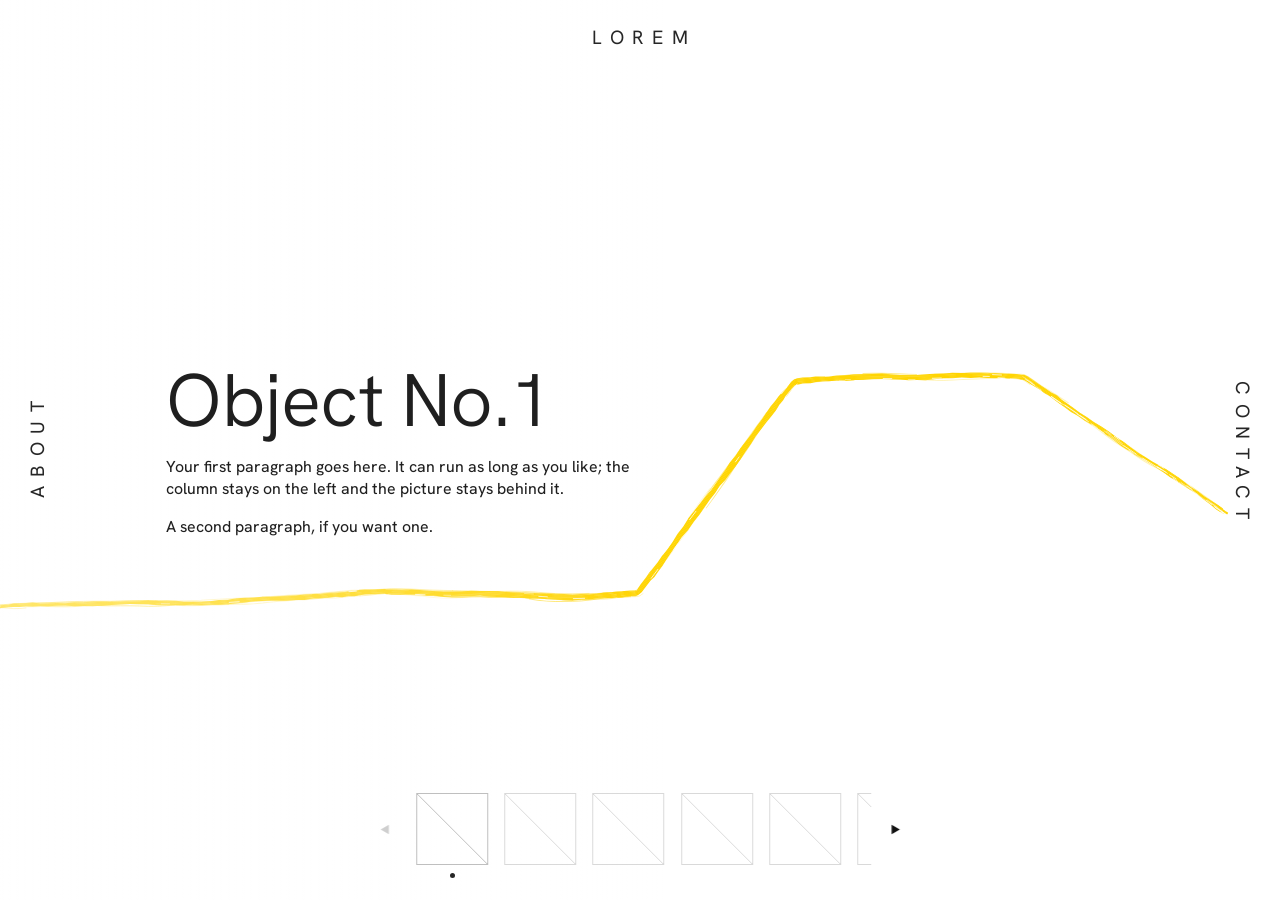
==== cargo-site-github-v2/home.html @ 4afdd924 "Add files via upload" ====
<!doctype html>
<html lang="en" class="slider-live">
<head>
<meta charset="utf-8">
<meta name="viewport" content="width=device-width, initial-scale=1, viewport-fit=cover">
<title>Wireframe F265 copy 2</title>
<link rel="preconnect" href="https://fonts.googleapis.com">
<link rel="preconnect" href="https://fonts.gstatic.com" crossorigin>
<link href="https://fonts.googleapis.com/css2?family=Hanken+Grotesk:wght@100..900&display=swap" rel="stylesheet">
<link rel="icon" href="data:,">
<link rel="stylesheet" href="style.css">
</head>
<body>

  <!-- the words along the edges of the screen (they float over every page) -->
  <div class="edge-text">
    <div class="edge-text__top"><span>Lorem</span></div>
    <div class="edge-text__left"><span>About</span></div>
    <div class="edge-text__right"><span>Contact</span></div>
    <div class="edge-text__bottom"><span></span></div>
  </div>

  <!-- the pages: they sit side by side and slide sideways -->
  <div class="page-row">
    <section class="page stacked-page" id="object1" page-url="object1">
      <div class="page-layout"><div class="page-content"><bodycopy>
        <div class="bg-page" style="--bg: url('images/tri.png')">
          <div class="bg-page__text">
            <h1>Object No.1</h1>
            <p>Your first paragraph goes here. It can run as long as you like; the column stays on the left and the picture stays behind it.</p>
            <p>A second paragraph, if you want one.</p>
          </div>
        </div>
      </bodycopy></div></div>
    </section>
    <section class="page stacked-page" id="object2-1" page-url="object2-1">
      <div class="page-layout"><div class="page-content"><bodycopy>
        <div class="bg-page" style="--bg: url('images/object2.png')">
          <div class="bg-page__text">
            <h1>Object No.2</h1>
            <p>Your first paragraph goes here. It can run as long as you like; the column stays on the left and the picture stays behind it.</p>
            <p>A second paragraph, if you want one.</p>
          </div>
        </div>
      </bodycopy></div></div>
    </section>
    <section class="page stacked-page" id="object3-1" page-url="object3-1">
      <div class="page-layout"><div class="page-content"><bodycopy>
        <div class="bg-page" style="--bg: url('images/object3-2.png')">
          <div class="bg-page__text">
            <h1>Object No.3</h1>
            <p>Your first paragraph goes here. It can run as long as you like; the column stays on the left and the picture stays behind it.</p>
            <p>A second paragraph, if you want one.</p>
          </div>
        </div>
      </bodycopy></div></div>
    </section>
    <section class="page stacked-page" id="object4-1" page-url="object4-1">
      <div class="page-layout"><div class="page-content"><bodycopy>
        <div class="bg-page" style="--bg: url('images/object4-2.png')">
          <div class="bg-page__text">
            <h1>Object No.4</h1>
            <p>Your first paragraph goes here. It can run as long as you like; the column stays on the left and the picture stays behind it.</p>
            <p>A second paragraph, if you want one.</p>
          </div>
        </div>
      </bodycopy></div></div>
    </section>
    <section class="page stacked-page" id="object5-1" page-url="object5-1">
      <div class="page-layout"><div class="page-content"><bodycopy>
        <div class="bg-page" style="--bg: url('images/object5.png')">
          <div class="bg-page__text">
            <h1>Object No.5</h1>
            <p>Your first paragraph goes here. It can run as long as you like; the column stays on the left and the picture stays behind it.</p>
            <p>A second paragraph, if you want one.</p>
          </div>
        </div>
      </bodycopy></div></div>
    </section>
    <section class="page stacked-page" id="object6-1" page-url="object6-1">
      <div class="page-layout"><div class="page-content"><bodycopy>
        <div class="bg-page" style="--bg: url('images/tri.png')">
          <div class="bg-page__text">
            <h1>Object No.6</h1>
            <p>Your first paragraph goes here. It can run as long as you like; the column stays on the left and the picture stays behind it.</p>
            <p>A second paragraph, if you want one.</p>
          </div>
        </div>
      </bodycopy></div></div>
    </section>
    <section class="page stacked-page" id="object7" page-url="object7">
      <div class="page-layout"><div class="page-content"><bodycopy>
        <div class="bg-page" style="--bg: url('images/tri.png')">
          <div class="bg-page__text">
            <h1>Object No.6</h1>
            <p>Your first paragraph goes here. It can run as long as you like; the column stays on the left and the picture stays behind it.</p>
            <p>A second paragraph, if you want one.</p>
          </div>
        </div>
      </bodycopy></div></div>
    </section>
  </div>

  <!-- the thumbnail carousel (built by app.js from the pages above) -->
  <div class="dock"><div class="page-carousel"></div></div>

  <script src="app.js"></script>
</body>
</html>
---- cargo-site-github-v2/style.css ----
/* ═══ BASE (what Cargo supplied itself) ═══ */
html { font-size: 1.44vh; touch-action: manipulation; }          /* Cargo sizes every "rem" from the window height: 1.44% of it */
@media (max-width: 768px) { html { font-size: calc(1.44vh * 1.4); } }
html, body { margin: 0; padding: 0; min-height: 100vh; }
body {
	position: relative;
	background: #fff;
	color: rgba(0, 0, 0, 0.88);
	font-family: "Hanken Grotesk", "Diatype Variable", -apple-system, "system-ui", "Helvetica Neue", Arial, sans-serif;
	font-size: 1.6rem;
	font-weight: 450;
	-webkit-font-smoothing: antialiased;
	text-size-adjust: none;
}
h1 { font-weight: 350; letter-spacing: -0.01em; }
p { font-weight: 450; }
a { color: inherit; }
a:active { opacity: 0.7; }
.page { background: transparent; }
.page-layout, .page-content, bodycopy { display: block; width: 100%; box-sizing: border-box; }

/* the thumbnail carousel sits along the bottom, centred */
.dock {
	position: fixed;
	left: 50%;
	bottom: 3.4vh;
	transform: translateX(-50%);
	width: 42%;
	z-index: 20;
}
@media (max-width: 768px) { .dock { width: 92%; } }

/* Horizontal slider wrapper: ONLY on the live site (html.slider-live is added by the first Global JS script; the Cargo editor keeps the normal vertical layout) */
html.slider-live div:has(> .stacked-page:not(.pinned) + .stacked-page:not(.pinned)) {
  display: flex !important;
  flex-direction: row !important;
  flex-wrap: nowrap !important;
  overflow-x: auto !important;
  overflow-y: hidden !important;
  scroll-snap-type: x mandatory;
  scroll-behavior: smooth;
  position: fixed !important;
  top: 0 !important;
  left: 0 !important;
  width: 100vw !important;
  max-width: 100vw !important;
  height: 100vh !important;
}

/* Each slide forced back into the visible viewport */
html.slider-live div:has(> .stacked-page:not(.pinned) + .stacked-page:not(.pinned)) > .stacked-page:not(.pinned) {
  flex: 0 0 100vw !important;
  width: 100vw !important;
  min-width: 100vw !important;
  height: 100vh !important;
  top: 0 !important;
  left: auto !important;
  transform: none !important;
  visibility: visible !important;
  opacity: 1 !important;
  overflow-y: auto !important;
  scroll-snap-align: start;
}


/* ═══════════════════════════════════════════════════════════════════
   BACKGROUND-IMAGE PAGE (.bg-page): a full-width picture with a column of text on the left.
   Any page that contains a .bg-page block is switched to full width automatically (no page-by-page CSS).
   The markup is in bg-page-v1.html. Change the look with the variables just below.
   ═══════════════════════════════════════════════════════════════════ */
.bg-page {
	--bg-page-ink: rgba(0, 0, 0, 0.88);                       /* text colour */
	--bg-page-shade: linear-gradient(90deg, rgba(255,255,255,0.42) 0%, rgba(255,255,255,0.22) 30%, rgba(255,255,255,0) 52%);   /* soft wash behind the text, from the left; "none" for no wash */
	--bg-page-fit: contain;                                   /* contain = the WHOLE picture always shows, nothing cropped; cover = fills the screen and crops the edges */
	--bg-page-position: center;                               /* where the picture sits: center, right center, left center … */
	--bg-page-top: 2vh;                                       /* empty space above the picture */
	--bg-page-side: 3vw;                                      /* empty space left and right of the picture: bigger = smaller picture */
	--bg-page-bottom: 4vh;                                    /* empty space under the picture (the live site raises this to clear the carousel, just below) */
	--bg-page-editor-offset: 120px;                           /* only inside the Cargo editor: room for its toolbar, so the block is not taller than the screen you see */
	--bg-page-width: 40rem;                                   /* how wide the text column is */
	--bg-page-pad: clamp(1.25rem, 6vw, 6rem);                 /* space above / below / right of the text */
	--bg-page-inset: clamp(2rem, 13vw, 13rem);                /* space between the text and the LEFT edge: bigger = the text sits further right */
	box-sizing: border-box;
	width: 100%;
	min-height: 100vh;
	min-height: 100svh;
	display: flex;
	align-items: center;                                      /* text centred top-to-bottom; change to flex-start / flex-end to move it */
	justify-content: flex-start;                              /* text on the left */
	padding: var(--bg-page-pad) var(--bg-page-pad) var(--bg-page-pad) var(--bg-page-inset);
	position: relative;
	isolation: isolate;                                       /* keeps the picture and wash behind the text, inside this block */
	color: var(--bg-page-ink);
}

/* the picture: --bg is set on the block: style="--bg: url('…')". It sits in its own box, inset from the edges so it comes out smaller,
   and the box stops above the carousel (--bg-page-bottom) so the two never touch. */
.bg-page::before {
	content: "";
	position: absolute;
	top: var(--bg-page-top);
	right: var(--bg-page-side);
	bottom: var(--bg-page-bottom);
	left: var(--bg-page-side);
	z-index: -2;
	background: var(--bg) var(--bg-page-position) / var(--bg-page-fit) no-repeat;
	pointer-events: none;
}

/* the soft wash over the whole block */
.bg-page::after {
	content: "";
	position: absolute;
	inset: 0;
	z-index: -1;
	background: var(--bg-page-shade);
	pointer-events: none;
}

html.slider-live .bg-page {                                   /* the live site: leave room for the carousel along the bottom */
	--bg-page-bottom: 150px;
}

html:not(.slider-live) .bg-page {                             /* the Cargo editor (not the live site) */
	min-height: calc(100vh - var(--bg-page-editor-offset));
	min-height: calc(100svh - var(--bg-page-editor-offset));
}

.bg-page--dark {                                              /* add this class for a dark wash and white text */
	--bg-page-ink: rgba(255, 255, 255, 0.95);
	--bg-page-shade: linear-gradient(90deg, rgba(0,0,0,0.38) 0%, rgba(0,0,0,0.2) 30%, rgba(0,0,0,0) 52%);
}

.bg-page__text {
	width: 100%;
	max-width: var(--bg-page-width);
}

.bg-page h1 {
	font-size: clamp(2.6rem, 6vw, 5.75rem);
	line-height: 1.02;
	margin: 0 0 1.4rem 0;
	color: var(--bg-page-ink);
}

.bg-page p {
	font-size: clamp(1.05rem, 0.3vw + 0.93rem, 1.3rem);
	line-height: 1.4;
	margin: 0 0 1em 0;
	color: var(--bg-page-ink);
}

.bg-page p:last-child {
	margin-bottom: 0;
}

/* a page holding a .bg-page loses Cargo's side padding and width limit, so the picture runs edge to edge */
.page:has(.bg-page) .page-layout {
	max-width: 100%;
	width: 100%;
}

.page:has(.bg-page) .page-content {
	padding: 0;
	width: 100%;
	align-items: stretch;
}

.page:has(.bg-page) bodycopy {
	width: 100%;
}

@media (max-width: 768px) {
	.bg-page {
		--bg-page-inset: var(--bg-page-pad);
		align-items: flex-end;                                /* phones: the text sits at the bottom so the picture stays visible above it */
		--bg-page-shade: linear-gradient(0deg, rgba(255,255,255,0.5) 0%, rgba(255,255,255,0.28) 32%, rgba(255,255,255,0) 60%);
	}
	.bg-page--dark {
		--bg-page-shade: linear-gradient(0deg, rgba(0,0,0,0.45) 0%, rgba(0,0,0,0.25) 32%, rgba(0,0,0,0) 60%);
	}
}




/* ═══════════════════════════════════════════════════════════════════
   EDGE TEXT (.edge-text): words set along the edges of the screen, the top one straight,
   the left one reading upward, the right one reading downward, the bottom one straight.
   It sits on a PINNED page, floats over everything, and never blocks a click.
   The markup is in edge-text-v1.html. Change the look with the variables just below.
   ═══════════════════════════════════════════════════════════════════ */
.edge-text {
	--edge-ink: rgba(0, 0, 0, 0.85);                          /* text colour */
	--edge-size: clamp(0.95rem, 1.5vw, 1.6rem);               /* letter size */
	--edge-space: 0.45em;                                     /* space between letters */
	--edge-weight: 400;
	--edge-inset: clamp(0.9rem, 2.2vw, 2.25rem);              /* distance from the screen edge */
	--edge-align-top: center;                                 /* where along each edge the words sit: flex-start | center | flex-end */
	--edge-align-bottom: center;
	--edge-align-left: center;
	--edge-align-right: center;
	position: fixed;
	top: 0;
	left: 0;
	width: 100vw;
	height: 100vh;
	height: 100svh;
	z-index: 30;
	pointer-events: none;                                     /* the layer never blocks the page underneath */
	color: var(--edge-ink);
	font-size: var(--edge-size);
	font-weight: var(--edge-weight);
	letter-spacing: var(--edge-space);
	text-transform: uppercase;
	line-height: 1;
	padding: env(safe-area-inset-top) env(safe-area-inset-right) env(safe-area-inset-bottom) env(safe-area-inset-left);
}

.edge-text a {
	color: inherit;
	text-decoration: none;
	pointer-events: auto;                                     /* links in the words still work */
}

.edge-text__top,
.edge-text__bottom,
.edge-text__left,
.edge-text__right {
	position: absolute;
	display: flex;
	white-space: nowrap;
}

.edge-text__top,
.edge-text__bottom {
	left: var(--edge-inset);
	right: var(--edge-inset);
}

.edge-text__top    { top: var(--edge-inset);    justify-content: var(--edge-align-top); }
.edge-text__bottom { bottom: var(--edge-inset); justify-content: var(--edge-align-bottom); }

.edge-text__left,
.edge-text__right {
	top: var(--edge-inset);
	bottom: var(--edge-inset);
	writing-mode: vertical-rl;                                /* letters turned a quarter: reads top to bottom */
}

.edge-text__left  { left: var(--edge-inset);  transform: rotate(180deg); justify-content: var(--edge-align-left); }   /* turned the other way: reads bottom to top */
.edge-text__right { right: var(--edge-inset); justify-content: var(--edge-align-right); }

.edge-text__left,
.edge-text__right { align-items: center; }

/* the spacing after the last letter would push the word off-centre: take it back */
.edge-text__top > *,
.edge-text__bottom > * { margin-right: calc(var(--edge-space) * -1); }
.edge-text__left > *,
.edge-text__right > * { margin-bottom: calc(var(--edge-space) * -1); }

/* Cargo wraps page content in boxes that trap "fixed" elements (and are 0 tall here), which squashed the side words
   to the top of the screen: free them, so the edge text is measured against the screen itself */
.page:has(.edge-text),
.page:has(.edge-text) .page-layout,
.page:has(.edge-text) .page-content,
.page:has(.edge-text) bodycopy {
	contain: none !important;
	transform: none !important;
	filter: none !important;
	pointer-events: none;
}

.page:has(.edge-text) .page-layout,
.page:has(.edge-text) .page-content {
	padding: 0;
	min-height: 0;
}

@media (max-width: 768px) {
	.edge-text {
		--edge-size: clamp(0.8rem, 3.2vw, 1.1rem);
		--edge-space: 0.35em;
		--edge-inset: 0.75rem;
	}
}


/* ═══════════════════════════════════════════════════════════════════
   NO SCROLLBARS on the live site. Scrolling and swiping still work; only the bars are hidden.
   The Cargo editor is left alone. (The custom scrollbar styling was removed; it is in global-css-v15.css if it is ever wanted again.)
   ═══════════════════════════════════════════════════════════════════ */
html.slider-live,
html.slider-live * {
	scrollbar-width: none;
	-ms-overflow-style: none;
}

html.slider-live::-webkit-scrollbar,
html.slider-live *::-webkit-scrollbar {
	display: none;
	width: 0;
	height: 0;
}


/* phones: the text sits at the bottom, so lift it clear of the carousel */
@media (max-width: 768px) {
	html.slider-live .bg-page { padding-bottom: calc(var(--bg-page-pad) + 130px); }
	html.slider-live .bg-page { --bg-page-bottom: 150px; }
}
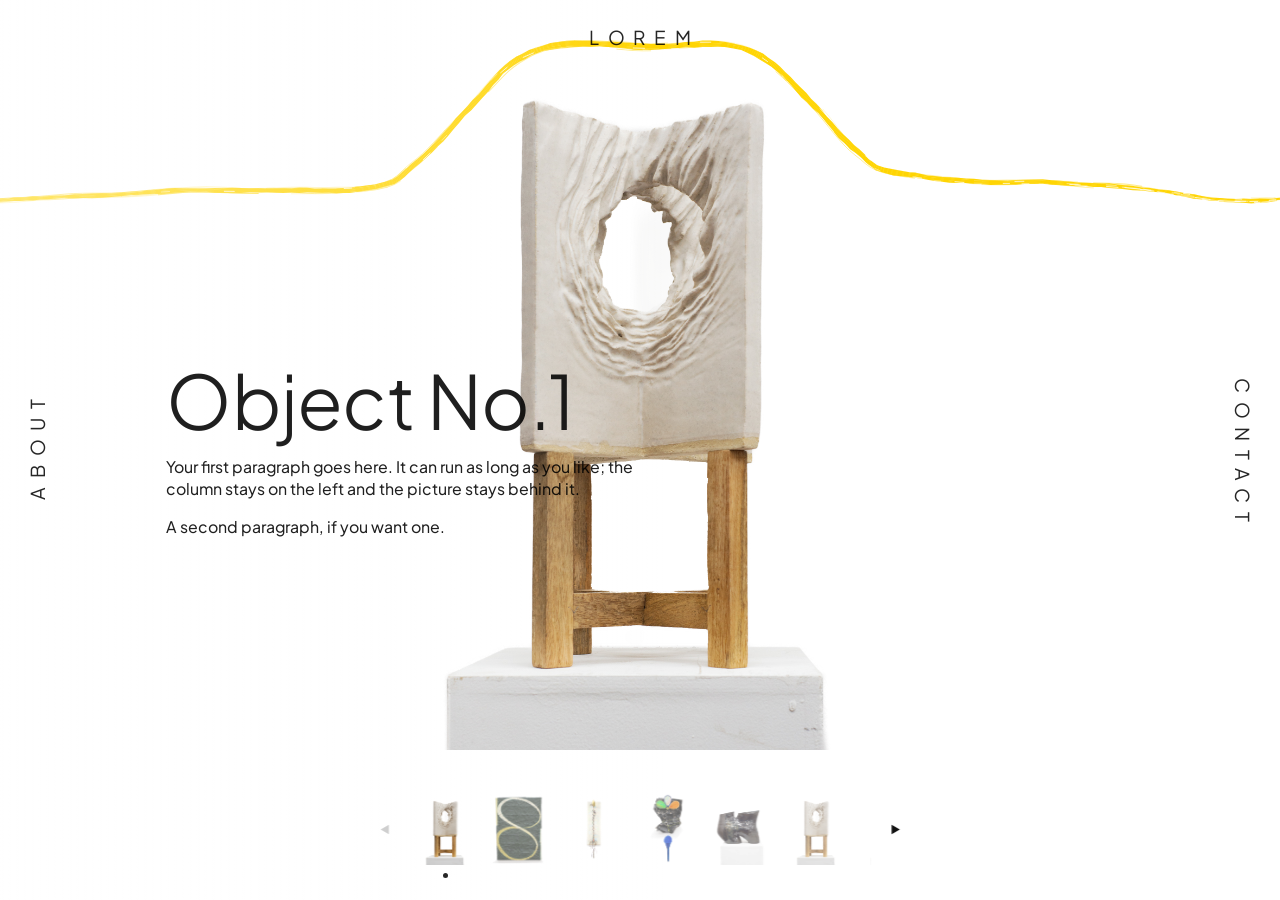
==== commit f26b4171: "Switch site font to Plus Jakarta Sans" ====
--- a/cargo-site-github-v2/home.html
+++ b/cargo-site-github-v2/home.html
@@ -6,7 +6,7 @@
 <title>Wireframe F265 copy 2</title>
 <link rel="preconnect" href="https://fonts.googleapis.com">
 <link rel="preconnect" href="https://fonts.gstatic.com" crossorigin>
-<link href="https://fonts.googleapis.com/css2?family=Hanken+Grotesk:wght@100..900&display=swap" rel="stylesheet">
+<link href="https://fonts.googleapis.com/css2?family=Plus+Jakarta+Sans:ital,wght@0,200..800;1,200..800&display=swap" rel="stylesheet">
 <link rel="icon" href="data:,">
 <link rel="stylesheet" href="style.css">
 </head>
--- a/cargo-site-github-v2/style.css
+++ b/cargo-site-github-v2/style.css
@@ -6,9 +6,10 @@
 	position: relative;
 	background: #fff;
 	color: rgba(0, 0, 0, 0.88);
-	font-family: "Hanken Grotesk", "Diatype Variable", -apple-system, "system-ui", "Helvetica Neue", Arial, sans-serif;
+	font-family: "Plus Jakarta Sans", "Diatype Variable", -apple-system, "system-ui", "Helvetica Neue", Arial, sans-serif;
 	font-size: 1.6rem;
 	font-weight: 450;
+	font-optical-sizing: auto;
 	-webkit-font-smoothing: antialiased;
 	text-size-adjust: none;
 }
